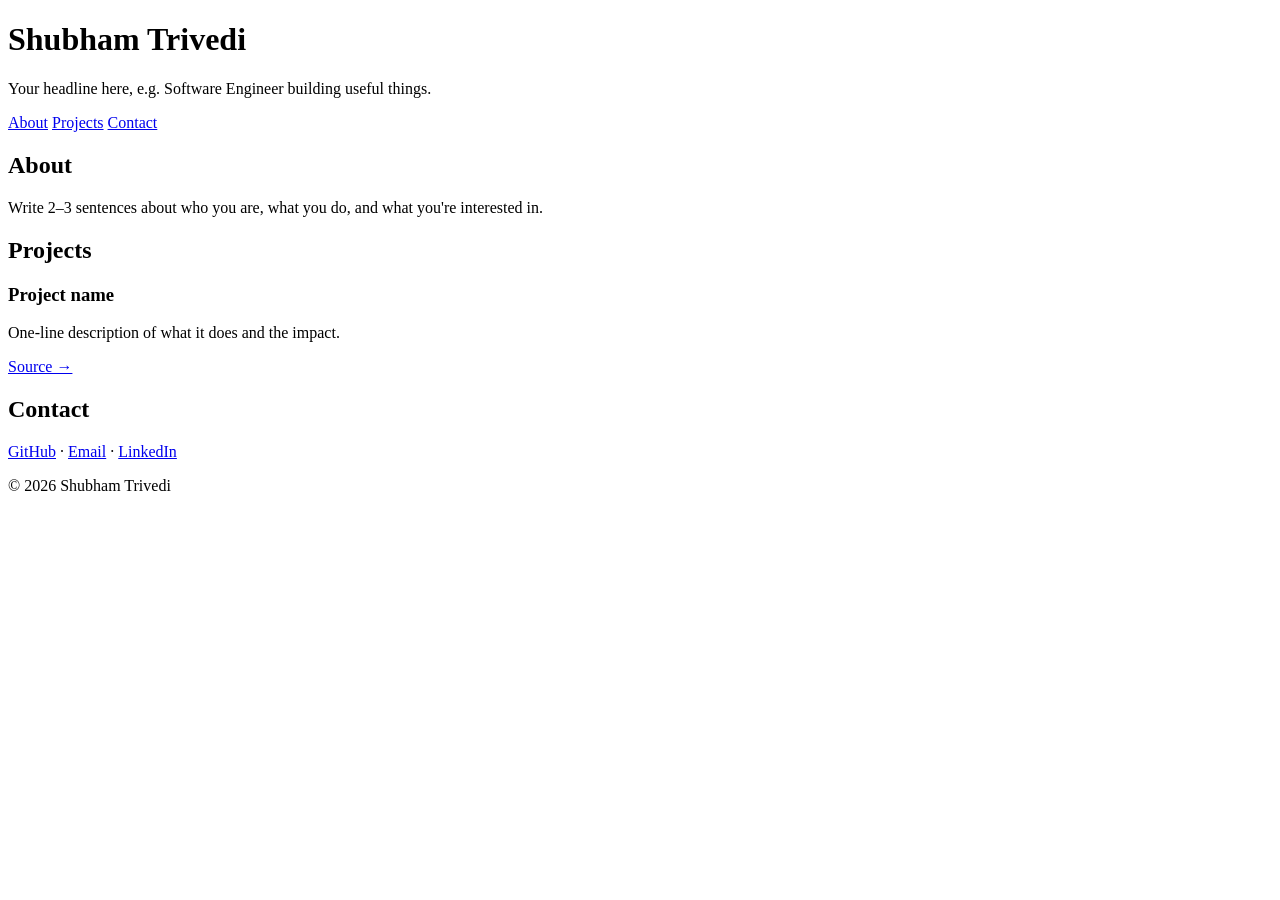
==== index.html @ fe5cd214 "initial commit" ====
<!DOCTYPE html>
<html lang="en">
<head>
  <meta charset="UTF-8">
  <meta name="viewport" content="width=device-width, initial-scale=1">
  <title>Shubham Trivedi – Portfolio</title>
  <meta name="description" content="Projects and details about Shubham Trivedi.">
  <link rel="stylesheet" href="style.css">
</head>
<body>
  <header>
    <h1>Shubham Trivedi</h1>
    <p>Your headline here, e.g. Software Engineer building useful things.</p>
    <nav>
      <a href="#about">About</a>
      <a href="#projects">Projects</a>
      <a href="#contact">Contact</a>
    </nav>
  </header>
  <main>
    <section id="about">
      <h2>About</h2>
      <p>Write 2–3 sentences about who you are, what you do, and what you're interested in.</p>
    </section>
    <section id="projects">
      <h2>Projects</h2>
      <div class="grid">
        <article class="card">
          <h3>Project name</h3>
          <p>One-line description of what it does and the impact.</p>
          <a href="https://github.com/shubhamtrivedi95">Source →</a>
        </article>
      </div>
    </section>
    <section id="contact">
      <h2>Contact</h2>
      <p><a href="https://github.com/shubhamtrivedi95">GitHub</a> · <a href="mailto:you@example.com">Email</a> · <a href="https://www.linkedin.com/">LinkedIn</a></p>
    </section>
  </main>
  <footer>© <span id="y"></span> Shubham Trivedi</footer>
  <script>document.getElementById('y').textContent = new Date().getFullYear();</script>
</body>
</html>
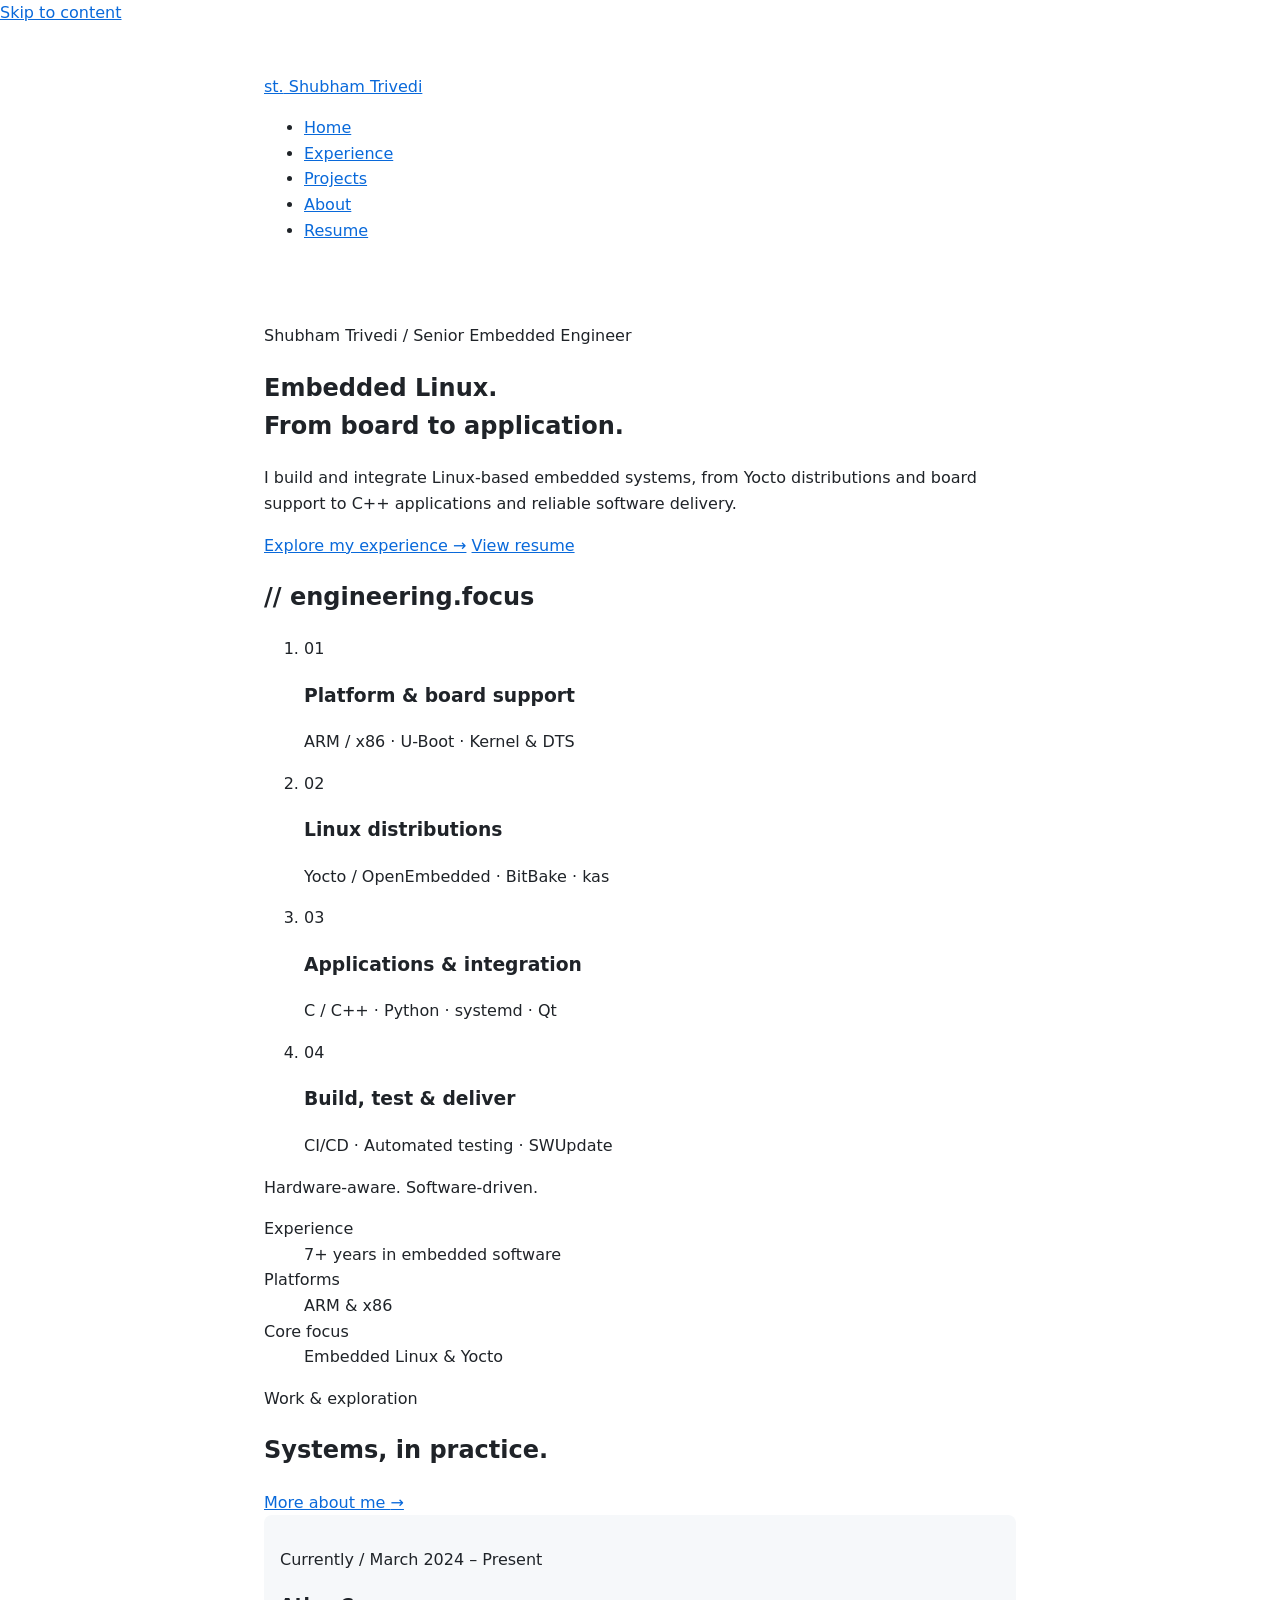
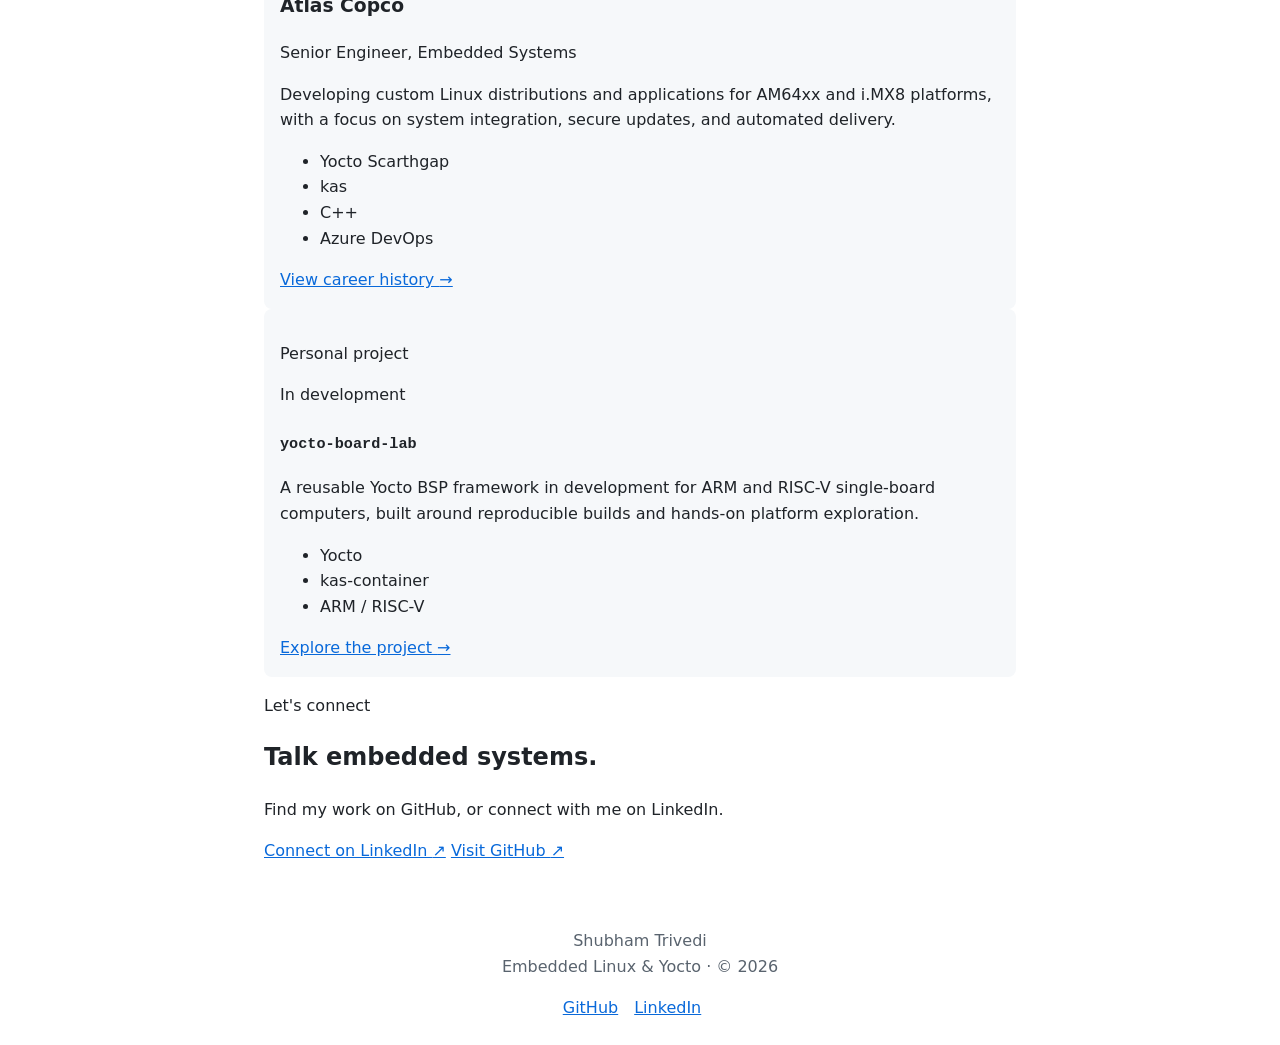
==== commit 57801510: "Revamp index.html with enhanced structure and content for professional portfolio" ====
--- a/index.html
+++ b/index.html
@@ -3,41 +3,102 @@
 <head>
   <meta charset="UTF-8">
   <meta name="viewport" content="width=device-width, initial-scale=1">
-  <title>Shubham Trivedi – Portfolio</title>
-  <meta name="description" content="Projects and details about Shubham Trivedi.">
+  <title>Shubham Trivedi | Embedded Linux &amp; Yocto Engineer</title>
+  <meta name="description" content="Shubham Trivedi is a Senior Embedded Engineer working with Embedded Linux, Yocto, C++, board support, secure updates, and CI/CD.">
+  <link rel="canonical" href="https://shubhamtrivedi95.github.io/">
+  <meta property="og:type" content="website">
+  <meta property="og:title" content="Shubham Trivedi | Embedded Linux &amp; Yocto Engineer">
+  <meta property="og:description" content="Embedded Linux engineering, from board support and Yocto distributions to applications and software delivery.">
+  <meta property="og:url" content="https://shubhamtrivedi95.github.io/">
   <link rel="stylesheet" href="style.css">
+  <script src="site.js" defer></script>
 </head>
 <body>
-  <header>
-    <h1>Shubham Trivedi</h1>
-    <p>Your headline here, e.g. Software Engineer building useful things.</p>
-    <nav>
-      <a href="#about">About</a>
-      <a href="#projects">Projects</a>
-      <a href="#contact">Contact</a>
-    </nav>
+  <a class="skip-link" href="#main">Skip to content</a>
+  <header class="site-header">
+    <div class="container header-inner">
+      <a class="brand" href="index.html"><span class="brand-mark" aria-hidden="true">st.</span> Shubham Trivedi</a>
+      <nav aria-label="Primary">
+        <ul class="nav-list">
+          <li><a href="index.html" aria-current="page">Home</a></li>
+          <li><a href="experience.html">Experience</a></li>
+          <li><a href="projects.html">Projects</a></li>
+          <li><a href="about.html">About</a></li>
+          <li><a href="resume.html">Resume</a></li>
+        </ul>
+      </nav>
+    </div>
   </header>
-  <main>
-    <section id="about">
-      <h2>About</h2>
-      <p>Write 2–3 sentences about who you are, what you do, and what you're interested in.</p>
+  <main id="main" class="container" tabindex="-1">
+    <section class="hero" aria-labelledby="hero-title">
+      <div>
+        <p class="eyebrow">Shubham Trivedi / Senior Embedded Engineer</p>
+        <h1 id="hero-title">Embedded Linux.<br><span class="text-accent">From board to application.</span></h1>
+        <p class="hero-copy">I build and integrate Linux-based embedded systems, from Yocto distributions and board support to C++ applications and reliable software delivery.</p>
+        <div class="actions">
+          <a class="button button-primary" href="experience.html">Explore my experience <span aria-hidden="true">&rarr;</span></a>
+          <a class="button" href="resume.html">View resume</a>
+        </div>
+      </div>
+      <aside class="focus-panel" aria-labelledby="focus-title">
+        <h2 id="focus-title">// engineering.focus</h2>
+        <ol class="stack-list">
+          <li><span class="stack-index" aria-hidden="true">01</span><div><h3>Platform &amp; board support</h3><p>ARM / x86 &middot; U-Boot &middot; Kernel &amp; DTS</p></div></li>
+          <li><span class="stack-index" aria-hidden="true">02</span><div><h3>Linux distributions</h3><p>Yocto / OpenEmbedded &middot; BitBake &middot; kas</p></div></li>
+          <li><span class="stack-index" aria-hidden="true">03</span><div><h3>Applications &amp; integration</h3><p>C / C++ &middot; Python &middot; systemd &middot; Qt</p></div></li>
+          <li><span class="stack-index" aria-hidden="true">04</span><div><h3>Build, test &amp; deliver</h3><p>CI/CD &middot; Automated testing &middot; SWUpdate</p></div></li>
+        </ol>
+        <p class="panel-note">Hardware-aware. Software-driven.</p>
+      </aside>
     </section>
-    <section id="projects">
-      <h2>Projects</h2>
-      <div class="grid">
+
+    <dl class="snapshot" aria-label="Professional overview">
+      <div><dt>Experience</dt><dd>7+ years in embedded software</dd></div>
+      <div><dt>Platforms</dt><dd>ARM &amp; x86</dd></div>
+      <div><dt>Core focus</dt><dd>Embedded Linux &amp; Yocto</dd></div>
+    </dl>
+
+    <section class="section" aria-labelledby="work-title">
+      <div class="section-heading">
+        <div><p class="eyebrow">Work &amp; exploration</p><h2 id="work-title">Systems, in practice.</h2></div>
+        <a class="text-link" href="about.html">More about me <span aria-hidden="true">&rarr;</span></a>
+      </div>
+      <div class="two-column">
         <article class="card">
-          <h3>Project name</h3>
-          <p>One-line description of what it does and the impact.</p>
-          <a href="https://github.com/shubhamtrivedi95">Source →</a>
+          <p class="eyebrow">Currently / March 2024 &ndash; Present</p>
+          <h3>Atlas Copco</h3>
+          <p class="role-title">Senior Engineer, Embedded Systems</p>
+          <p>Developing custom Linux distributions and applications for AM64xx and i.MX8 platforms, with a focus on system integration, secure updates, and automated delivery.</p>
+          <ul class="tag-list" aria-label="Current technologies"><li>Yocto Scarthgap</li><li>kas</li><li>C++</li><li>Azure DevOps</li></ul>
+          <a class="text-link" href="experience.html#atlas-copco">View career history <span aria-hidden="true">&rarr;</span></a>
+        </article>
+        <article class="card">
+          <div class="card-topline"><p class="eyebrow">Personal project</p><span class="status">In development</span></div>
+          <h3><code>yocto-board-lab</code></h3>
+          <p>A reusable Yocto BSP framework in development for ARM and RISC-V single-board computers, built around reproducible builds and hands-on platform exploration.</p>
+          <ul class="tag-list" aria-label="Project technologies"><li>Yocto</li><li>kas-container</li><li>ARM / RISC-V</li></ul>
+          <a class="text-link" href="projects.html">Explore the project <span aria-hidden="true">&rarr;</span></a>
         </article>
       </div>
     </section>
-    <section id="contact">
-      <h2>Contact</h2>
-      <p><a href="https://github.com/shubhamtrivedi95">GitHub</a> · <a href="mailto:you@example.com">Email</a> · <a href="https://www.linkedin.com/">LinkedIn</a></p>
+
+    <section class="contact-band" aria-labelledby="connect-title">
+      <div>
+        <p class="eyebrow">Let's connect</p>
+        <h2 id="connect-title">Talk embedded systems.</h2>
+        <p>Find my work on GitHub, or connect with me on LinkedIn.</p>
+      </div>
+      <div class="actions">
+        <a class="button button-primary" href="https://www.linkedin.com/in/shubhamtrivedi95">Connect on LinkedIn <span aria-hidden="true">&nearr;</span></a>
+        <a class="button" href="https://github.com/shubhamtrivedi95">Visit GitHub <span aria-hidden="true">&nearr;</span></a>
+      </div>
     </section>
   </main>
-  <footer>© <span id="y"></span> Shubham Trivedi</footer>
-  <script>document.getElementById('y').textContent = new Date().getFullYear();</script>
+  <footer class="site-footer">
+    <div class="container footer-inner">
+      <p><span class="footer-name">Shubham Trivedi</span><br>Embedded Linux &amp; Yocto &middot; &copy; <span id="year">2026</span></p>
+      <nav class="footer-links" aria-label="Social profiles"><a href="https://github.com/shubhamtrivedi95">GitHub</a><a href="https://www.linkedin.com/in/shubhamtrivedi95">LinkedIn</a></nav>
+    </div>
+  </footer>
 </body>
 </html>
--- a/style.css
+++ b/style.css
@@ -0,0 +1,14 @@
+:root { --bg:#fff; --fg:#1f2328; --muted:#59636e; --accent:#0969da; --card:#f6f8fa; }
+@media (prefers-color-scheme: dark) {
+  :root { --bg:#0d1117; --fg:#e6edf3; --muted:#9198a1; --accent:#4493f8; --card:#161b22; }
+}
+* { box-sizing: border-box; }
+body { margin:0; font-family: system-ui, sans-serif; background:var(--bg); color:var(--fg); line-height:1.6; }
+header, main, footer { max-width: 800px; margin: 0 auto; padding: 1.5rem; }
+header { padding-top: 3rem; }
+header p { color: var(--muted); }
+nav a { margin-right: 1rem; }
+a { color: var(--accent); }
+.grid { display:grid; grid-template-columns:repeat(auto-fill,minmax(240px,1fr)); gap:1rem; }
+.card { background:var(--card); padding:1rem; border-radius:8px; }
+footer { color: var(--muted); text-align:center; }
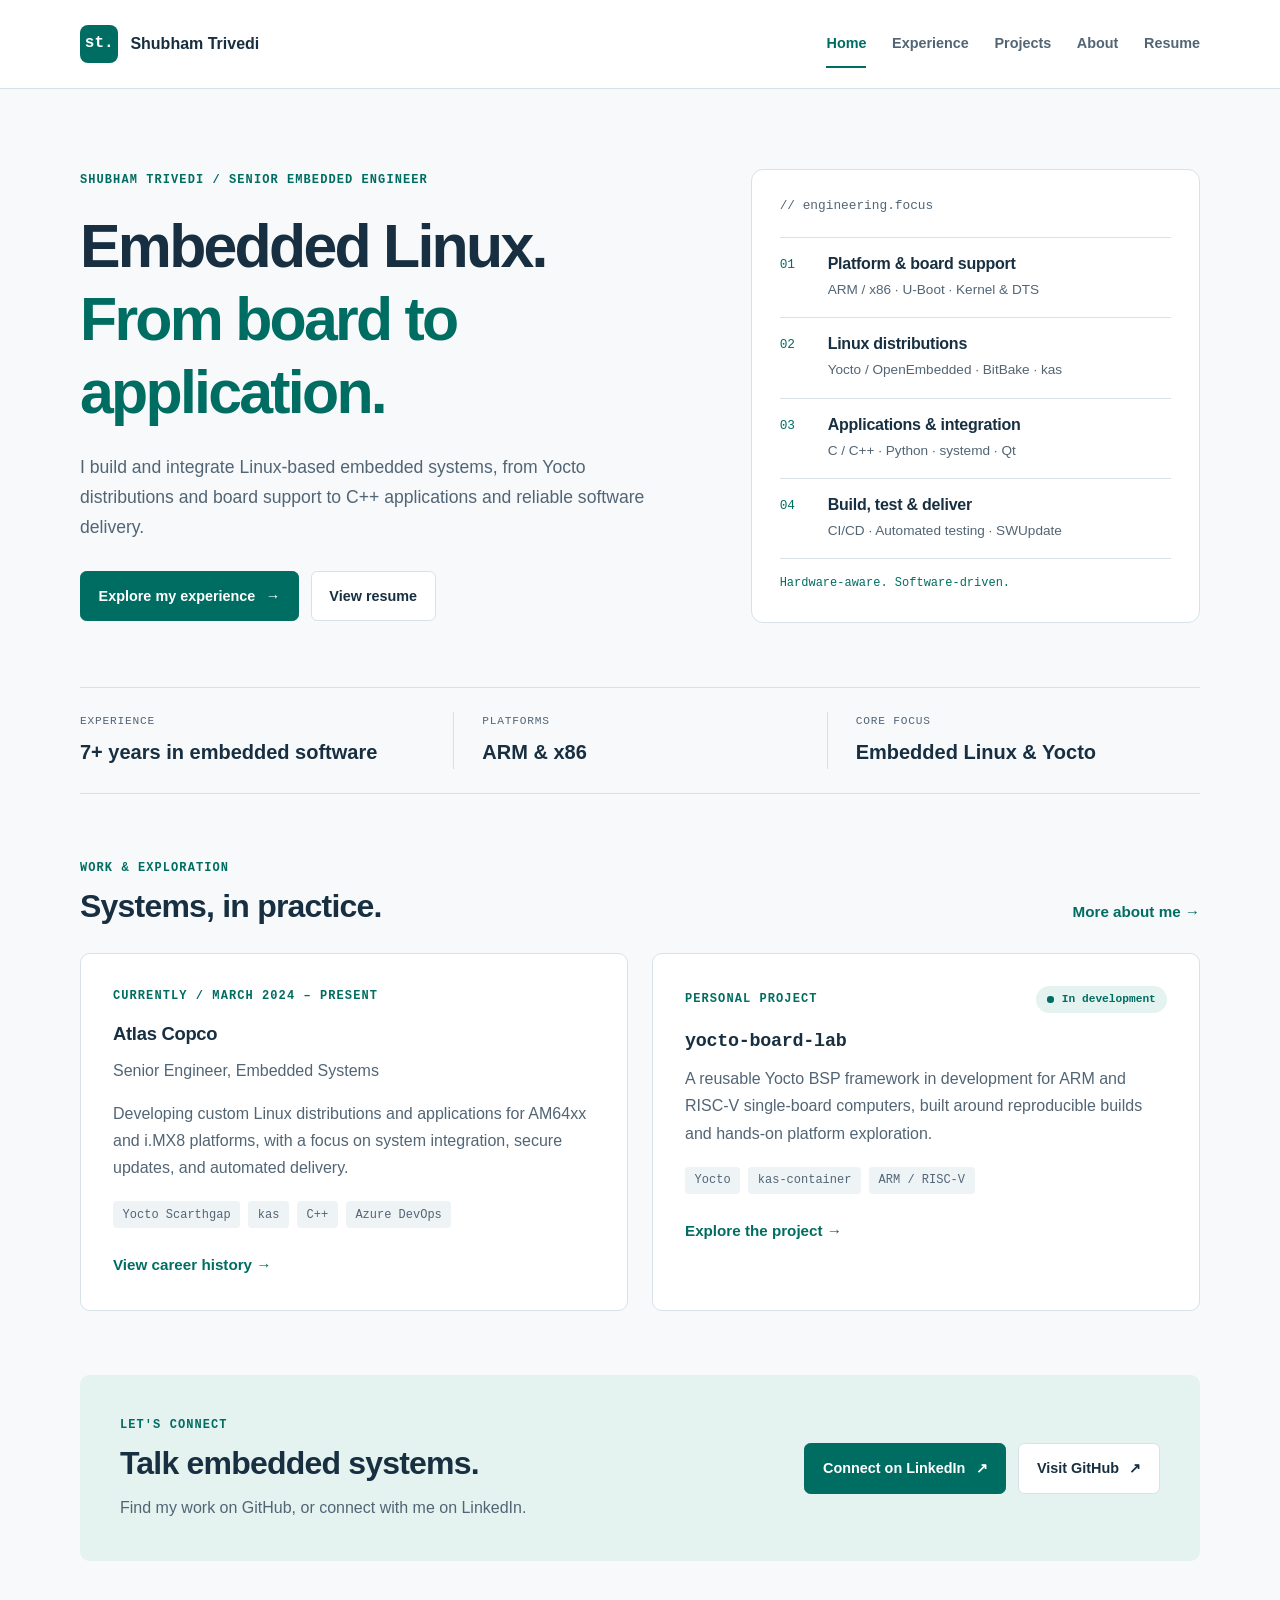
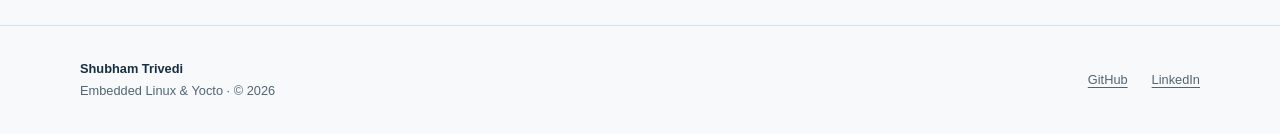
==== commit bcfcee7d: "Update stylesheet links to include cache-busting query parameter" ====
--- a/index.html
+++ b/index.html
@@ -10,7 +10,7 @@
   <meta property="og:title" content="Shubham Trivedi | Embedded Linux &amp; Yocto Engineer">
   <meta property="og:description" content="Embedded Linux engineering, from board support and Yocto distributions to applications and software delivery.">
   <meta property="og:url" content="https://shubhamtrivedi95.github.io/">
-  <link rel="stylesheet" href="style.css">
+  <link rel="stylesheet" href="style.css?v=f323610183d8">
   <script src="site.js" defer></script>
 </head>
 <body>
--- a/style.css
+++ b/style.css
@@ -1,14 +1,276 @@
-:root { --bg:#fff; --fg:#1f2328; --muted:#59636e; --accent:#0969da; --card:#f6f8fa; }
+:root {
+  color-scheme: light dark;
+  --bg: #f7f9fb;
+  --surface: #ffffff;
+  --surface-alt: #eef3f6;
+  --fg: #172f40;
+  --muted: #526575;
+  --accent: #006d62;
+  --accent-soft: #e4f3ef;
+  --border: #d7e1e8;
+  --button-text: #ffffff;
+  --mono: ui-monospace, SFMono-Regular, Consolas, monospace;
+}
+
 @media (prefers-color-scheme: dark) {
-  :root { --bg:#0d1117; --fg:#e6edf3; --muted:#9198a1; --accent:#4493f8; --card:#161b22; }
-}
+  :root {
+    --bg: #0c151e;
+    --surface: #121f2b;
+    --surface-alt: #192a38;
+    --fg: #e6eef4;
+    --muted: #a6b8c6;
+    --accent: #6adbc2;
+    --accent-soft: #15362f;
+    --border: #2c4151;
+    --button-text: #0c211d;
+  }
+}
+
 * { box-sizing: border-box; }
-body { margin:0; font-family: system-ui, sans-serif; background:var(--bg); color:var(--fg); line-height:1.6; }
-header, main, footer { max-width: 800px; margin: 0 auto; padding: 1.5rem; }
-header { padding-top: 3rem; }
-header p { color: var(--muted); }
-nav a { margin-right: 1rem; }
-a { color: var(--accent); }
-.grid { display:grid; grid-template-columns:repeat(auto-fill,minmax(240px,1fr)); gap:1rem; }
-.card { background:var(--card); padding:1rem; border-radius:8px; }
-footer { color: var(--muted); text-align:center; }
+
+body {
+  margin: 0;
+  background: var(--bg);
+  color: var(--fg);
+  font-family: -apple-system, BlinkMacSystemFont, "Segoe UI", sans-serif;
+  font-size: 1rem;
+  line-height: 1.7;
+  -webkit-font-smoothing: antialiased;
+}
+
+a { color: var(--accent); text-underline-offset: 0.22em; }
+a:hover { text-decoration-thickness: 2px; }
+a:focus-visible { outline: 3px solid var(--accent); outline-offset: 5px; border-radius: 2px; }
+h1, h2, h3, p { margin: 0; }
+h1, h2, h3 { line-height: 1.2; text-wrap: balance; }
+h1 { font-size: clamp(2.2rem, 5vw, 3.8rem); font-weight: 750; letter-spacing: -0.045em; }
+h2 { font-size: clamp(1.6rem, 3vw, 2rem); letter-spacing: -0.025em; }
+h3 { font-size: 1.15rem; letter-spacing: -0.015em; }
+p + p { margin-top: 1rem; }
+ul, ol { margin: 0; padding-left: 1.25rem; }
+li + li { margin-top: 0.5rem; }
+code { font-family: var(--mono); overflow-wrap: anywhere; }
+::selection { background: var(--accent); color: var(--button-text); }
+
+.container { width: min(100% - 3rem, 70rem); margin-inline: auto; }
+.text-accent { color: var(--accent); }
+.muted { color: var(--muted); }
+.eyebrow {
+  color: var(--accent);
+  font-family: var(--mono);
+  font-size: 0.75rem;
+  font-weight: 600;
+  letter-spacing: 0.09em;
+  text-transform: uppercase;
+}
+
+.skip-link {
+  position: absolute;
+  top: 0.75rem;
+  left: 0.75rem;
+  z-index: 10;
+  padding: 0.6rem 1rem;
+  background: var(--surface);
+  transform: translateY(-200%);
+}
+
+.skip-link:focus { transform: translateY(0); }
+.site-header { border-bottom: 1px solid var(--border); background: var(--surface); }
+.header-inner { display: flex; align-items: center; justify-content: space-between; gap: 2rem; min-height: 5.5rem; }
+.brand { display: inline-flex; align-items: center; gap: 0.75rem; color: var(--fg); font-weight: 700; text-decoration: none; white-space: nowrap; }
+.brand-mark { display: grid; place-items: center; width: 2.4rem; height: 2.4rem; background: var(--accent); color: var(--button-text); border-radius: 0.5rem; font-family: var(--mono); font-size: 1rem; }
+.nav-list { display: flex; align-items: center; gap: 1.6rem; padding: 0; list-style: none; }
+.nav-list li + li { margin: 0; }
+.nav-list a { display: block; padding-block: 0.7rem; color: var(--muted); font-size: 0.9rem; font-weight: 600; text-decoration: none; border-bottom: 2px solid transparent; }
+.nav-list a:hover, .nav-list a[aria-current="page"] { color: var(--accent); border-bottom-color: var(--accent); }
+
+.hero { display: grid; grid-template-columns: 1.35fr 1fr; align-items: center; gap: 4rem; padding-block: 5rem 4rem; }
+.hero h1 { margin-top: 1.25rem; }
+.hero-copy { max-width: 36rem; margin-top: 1.5rem; color: var(--muted); font-size: 1.1rem; }
+.actions { display: flex; flex-wrap: wrap; align-items: center; gap: 0.75rem; margin-top: 1.75rem; }
+.button { display: inline-flex; justify-content: center; align-items: center; gap: 0.65rem; padding: 0.75rem 1.1rem; border: 1px solid var(--border); border-radius: 0.4rem; background: var(--surface); color: var(--fg); font-size: 0.9rem; font-weight: 650; text-decoration: none; }
+.button:hover { border-color: var(--accent); color: var(--accent); }
+.button-primary { border-color: var(--accent); background: var(--accent); color: var(--button-text); }
+.button-primary:hover { background: var(--surface); color: var(--accent); }
+.text-link { font-size: 0.95rem; font-weight: 650; text-decoration: none; }
+.text-link:hover { text-decoration: underline; }
+
+.focus-panel { padding: 1.75rem; border: 1px solid var(--border); border-radius: 0.75rem; background: var(--surface); }
+.focus-panel h2 { font-family: var(--mono); font-size: 0.8rem; font-weight: 500; letter-spacing: 0; color: var(--muted); }
+.stack-list { margin-top: 1.5rem; padding: 0; list-style: none; }
+.stack-list li { display: grid; grid-template-columns: 2rem 1fr; gap: 1rem; padding-block: 1rem; border-top: 1px solid var(--border); }
+.stack-list li + li { margin: 0; }
+.stack-index { color: var(--accent); font-family: var(--mono); font-size: 0.8rem; }
+.stack-list h3 { font-size: 1rem; }
+.stack-list p { margin-top: 0.3rem; color: var(--muted); font-size: 0.85rem; }
+.panel-note { padding-top: 0.9rem; border-top: 1px solid var(--border); color: var(--accent); font-family: var(--mono); font-size: 0.75rem; }
+
+.snapshot { display: grid; grid-template-columns: repeat(3, 1fr); margin: 0; padding: 1.5rem 0; border-top: 1px solid var(--border); border-bottom: 1px solid var(--border); }
+.snapshot div { padding-inline: 1.75rem; }
+.snapshot div:first-child { padding-left: 0; }
+.snapshot div + div { border-left: 1px solid var(--border); }
+.snapshot dt { color: var(--muted); font-family: var(--mono); font-size: 0.7rem; letter-spacing: 0.07em; text-transform: uppercase; }
+.snapshot dd { margin: 0.3rem 0 0; font-size: 1.25rem; font-weight: 650; }
+.section { padding-block: 4rem; }
+.section + .section { border-top: 1px solid var(--border); }
+.section-heading { display: flex; flex-wrap: wrap; justify-content: space-between; align-items: end; gap: 1rem; margin-bottom: 1.75rem; }
+.section-heading .eyebrow + h2 { margin-top: 0.5rem; }
+.two-column { display: grid; grid-template-columns: repeat(2, minmax(0, 1fr)); gap: 1.5rem; }
+.card { padding: 2rem; border: 1px solid var(--border); border-radius: 0.6rem; background: var(--surface); }
+.card > .eyebrow { margin-bottom: 1rem; }
+.card h3 + p, .card h2 + p { margin-top: 0.75rem; }
+.card > p:not(.eyebrow) { color: var(--muted); }
+.card .text-link { display: inline-block; margin-top: 1.5rem; }
+.role-title { margin-top: 0.4rem; color: var(--muted); }
+.tag-list { display: flex; flex-wrap: wrap; gap: 0.5rem; padding: 0; list-style: none; }
+.tag-list li { margin: 0; padding: 0.2rem 0.6rem; border-radius: 0.25rem; background: var(--surface-alt); color: var(--muted); font-family: var(--mono); font-size: 0.75rem; }
+.card .tag-list { margin-top: 1.25rem; }
+.status { display: inline-flex; align-items: center; gap: 0.5rem; padding: 0.25rem 0.7rem; border-radius: 2rem; background: var(--accent-soft); color: var(--accent); font-family: var(--mono); font-size: 0.7rem; font-weight: 600; }
+.status::before { content: ""; width: 0.4rem; height: 0.4rem; border-radius: 50%; background: currentColor; }
+.card-topline { display: flex; flex-wrap: wrap; align-items: center; justify-content: space-between; gap: 0.75rem; margin-bottom: 1rem; }
+.contact-band { display: flex; flex-wrap: wrap; align-items: center; justify-content: space-between; gap: 2rem; margin-bottom: 4rem; padding: 2.5rem; border-radius: 0.6rem; background: var(--accent-soft); }
+.contact-band h2 { margin-top: 0.5rem; }
+.contact-band p:not(.eyebrow) { margin-top: 0.75rem; color: var(--muted); max-width: 40rem; }
+.contact-band .actions { margin: 0; }
+
+.page-header { max-width: 50rem; padding-block: 4rem 1rem; }
+.page-header h1 { margin-top: 0.9rem; }
+.page-header .lead { max-width: 42rem; margin-top: 1.5rem; color: var(--muted); font-size: 1.1rem; }
+.timeline { margin-top: 2rem; border-left: 1px solid var(--border); }
+.timeline-entry { position: relative; display: grid; grid-template-columns: minmax(0, 0.85fr) minmax(0, 1.6fr); gap: 2rem; margin-left: 1.5rem; padding-block: 0.25rem 2.75rem; }
+.timeline-entry:last-child { padding-bottom: 0; }
+.timeline-entry::before { position: absolute; top: 0.5rem; left: -1.85rem; content: ""; width: 0.65rem; height: 0.65rem; border: 2px solid var(--bg); border-radius: 50%; background: var(--accent); }
+.timeline-date { margin-bottom: 0.6rem; color: var(--accent); font-family: var(--mono); font-size: 0.75rem; }
+.timeline-entry .role-title { font-size: 0.95rem; }
+.timeline-body { color: var(--muted); }
+.timeline-body .tag-list { margin-top: 1rem; }
+.prose { max-width: 45rem; color: var(--muted); font-size: 1.05rem; }
+.intro-grid { display: grid; grid-template-columns: 1.5fr 1fr; gap: 3rem; padding-top: 2rem; }
+.side-note { padding: 1.5rem; border-left: 3px solid var(--accent); background: var(--surface-alt); }
+.side-note p + p { color: var(--muted); font-size: 0.95rem; }
+.skill-grid { display: grid; grid-template-columns: repeat(3, minmax(0, 1fr)); gap: 1rem; }
+.skill-grid .card { padding: 1.5rem; }
+.skill-grid h3 { font-size: 1rem; }
+.skill-grid .tag-list { margin-top: 1rem; }
+.detail-list { margin-top: 1.5rem; padding: 0; list-style: none; }
+.detail-list li { padding-block: 1.25rem; border-top: 1px solid var(--border); }
+.detail-list h3 + p { margin-top: 0.4rem; }
+.detail-list p { color: var(--muted); }
+.detail-list .detail-meta { margin-top: 0.4rem; font-family: var(--mono); font-size: 0.75rem; color: var(--accent); }
+
+.project-feature { padding: 2.5rem; }
+.project-feature h2 { font-size: clamp(1.5rem, 4vw, 2.25rem); }
+.project-description { max-width: 48rem; margin-top: 1rem; color: var(--muted); font-size: 1.05rem; }
+.project-facts { display: grid; grid-template-columns: repeat(3, minmax(0, 1fr)); gap: 1.5rem; margin: 2rem 0 0; padding-top: 1.5rem; border-top: 1px solid var(--border); }
+.project-facts dt { color: var(--muted); font-family: var(--mono); font-size: 0.7rem; text-transform: uppercase; letter-spacing: 0.05em; }
+.project-facts dd { margin: 0.5rem 0 0; font-weight: 600; }
+.focus-grid { display: grid; grid-template-columns: repeat(3, minmax(0, 1fr)); gap: 1.5rem; }
+.focus-grid h3 { margin-bottom: 0.75rem; }
+.focus-grid p { color: var(--muted); }
+.focus-number { margin-bottom: 0.75rem; color: var(--accent); font-family: var(--mono); font-size: 0.8rem; }
+
+.resume-page { padding-block: 2.5rem 4rem; }
+.resume-toolbar { display: flex; flex-wrap: wrap; align-items: center; justify-content: space-between; gap: 1.25rem; margin-bottom: 2rem; }
+.resume-toolbar p + p { margin-top: 0.5rem; color: var(--muted); font-size: 0.9rem; }
+.resume-sheet { max-width: 56rem; margin-inline: auto; padding: 3rem; border: 1px solid var(--border); border-radius: 0.5rem; background: var(--surface); }
+.resume-heading { padding-bottom: 1.5rem; border-bottom: 2px solid var(--accent); }
+.resume-heading h1 { font-size: clamp(1.9rem, 4vw, 2.5rem); }
+.resume-headline { margin-top: 0.5rem; font-weight: 600; }
+.resume-links { display: flex; flex-wrap: wrap; gap: 0.4rem 1.25rem; margin-top: 0.75rem; font-size: 0.8rem; overflow-wrap: anywhere; }
+.resume-section { margin-top: 1.75rem; }
+.resume-section h2 { margin-bottom: 0.75rem; color: var(--accent); font-size: 0.9rem; letter-spacing: 0.08em; text-transform: uppercase; }
+.resume-section p, .resume-section li, .resume-skills { font-size: 0.9rem; }
+.resume-skills { margin: 0; }
+.resume-skills div { display: grid; grid-template-columns: 10rem minmax(0, 1fr); gap: 1rem; }
+.resume-skills div + div { margin-top: 0.4rem; }
+.resume-skills dt { font-weight: 650; }
+.resume-skills dd { margin: 0; }
+.resume-role + .resume-role { margin-top: 1.25rem; }
+.resume-role-header { display: flex; flex-wrap: wrap; align-items: baseline; justify-content: space-between; gap: 0.25rem 1rem; }
+.resume-role h3 { font-size: 0.95rem; }
+.resume-role-header > p { color: var(--muted); font-size: 0.8rem; }
+.resume-role .resume-job-title { margin-top: 0.15rem; font-weight: 600; }
+.resume-role ul { margin-top: 0.5rem; }
+.resume-section li + li { margin-top: 0.3rem; }
+.resume-section h3 + p { margin-top: 0.3rem; }
+.resume-education p + p { margin-top: 0.5rem; }
+
+.site-footer { padding-block: 2rem; border-top: 1px solid var(--border); color: var(--muted); font-size: 0.8rem; }
+.footer-inner { display: flex; flex-wrap: wrap; justify-content: space-between; align-items: center; gap: 1rem; }
+.footer-name { color: var(--fg); font-weight: 650; }
+.footer-links { display: flex; gap: 1.5rem; }
+.footer-links a { color: var(--muted); }
+
+@media (max-width: 900px) {
+  .hero { gap: 2rem; }
+  .hero h1 { font-size: 2.8rem; }
+  .header-inner { gap: 1rem; }
+  .nav-list { gap: 1rem; }
+  .skill-grid { grid-template-columns: repeat(2, minmax(0, 1fr)); }
+  .timeline-entry { grid-template-columns: minmax(0, 1fr) minmax(0, 1.5fr); }
+  .intro-grid { gap: 1.5rem; }
+}
+
+@media (max-width: 680px) {
+  .container { width: calc(100% - 2rem); }
+  .header-inner { flex-wrap: wrap; gap: 0.5rem; padding-block: 1rem 0.5rem; }
+  .header-inner nav { width: 100%; }
+  .nav-list { justify-content: space-between; gap: 0.5rem; }
+  .nav-list a { font-size: 0.8rem; }
+  .hero { grid-template-columns: minmax(0, 1fr); gap: 2.5rem; padding-block: 3rem 2.5rem; }
+  .hero h1 { font-size: clamp(2.25rem, 8vw, 3rem); }
+  .hero-copy { font-size: 1rem; }
+  .snapshot { grid-template-columns: minmax(0, 1fr); padding: 0; }
+  .snapshot div, .snapshot div:first-child { padding: 1rem 0; }
+  .snapshot div + div { border-left: 0; border-top: 1px solid var(--border); }
+  .snapshot dd { font-size: 1.1rem; }
+  .section { padding-block: 2.5rem; }
+  .two-column, .intro-grid, .skill-grid, .project-facts, .focus-grid, .timeline-entry { grid-template-columns: minmax(0, 1fr); }
+  .card, .project-feature { padding: 1.5rem; }
+  .contact-band { margin-bottom: 2.5rem; padding: 1.5rem; }
+  .page-header { padding-top: 2.5rem; }
+  .page-header .lead { font-size: 1rem; }
+  .timeline-entry { gap: 1rem; }
+  .intro-grid { gap: 1.5rem; }
+  .project-facts { gap: 1rem; }
+  .resume-sheet { padding: 1.5rem; }
+  .resume-skills div { grid-template-columns: minmax(0, 1fr); gap: 0.1rem; }
+  .resume-skills div + div { margin-top: 0.75rem; }
+  .footer-inner { align-items: flex-start; }
+}
+
+@media print {
+  :root {
+    color-scheme: light;
+    --bg: #ffffff;
+    --surface: #ffffff;
+    --fg: #152b3a;
+    --muted: #405564;
+    --accent: #005e55;
+    --border: #c4cdd3;
+  }
+
+  @page { size: A4; margin: 14mm 15mm; }
+  body { background: white; font-size: 10pt; line-height: 1.4; }
+  .site-header, .site-footer, .skip-link, .resume-toolbar { display: none; }
+  .container, .resume-page { width: 100%; margin: 0; padding: 0; }
+  .resume-sheet { max-width: none; padding: 0; border: 0; border-radius: 0; }
+  .resume-heading { padding-bottom: 8pt; }
+  .resume-heading h1 { font-size: 23pt; }
+  .resume-headline { margin-top: 4pt; font-size: 11pt; }
+  .resume-links { margin-top: 5pt; font-size: 9pt; }
+  .resume-section { margin-top: 12pt; }
+  .resume-section h2 { margin-bottom: 5pt; font-size: 10pt; break-after: avoid; }
+  .resume-section p, .resume-section li, .resume-skills { font-size: 10pt; }
+  .resume-skills div { grid-template-columns: 88pt minmax(0, 1fr); gap: 8pt; }
+  .resume-skills div + div { margin-top: 3pt; }
+  .resume-role { break-inside: avoid; }
+  .resume-role + .resume-role { margin-top: 9pt; }
+  .resume-role h3 { font-size: 10.5pt; }
+  .resume-role-header > p { font-size: 9pt; }
+  .resume-role ul { margin-top: 4pt; }
+  .resume-section li + li { margin-top: 3pt; }
+  .resume-education { break-inside: avoid; }
+  a { color: inherit; text-decoration: none; }
+  p, li { orphans: 2; widows: 2; }
+}
